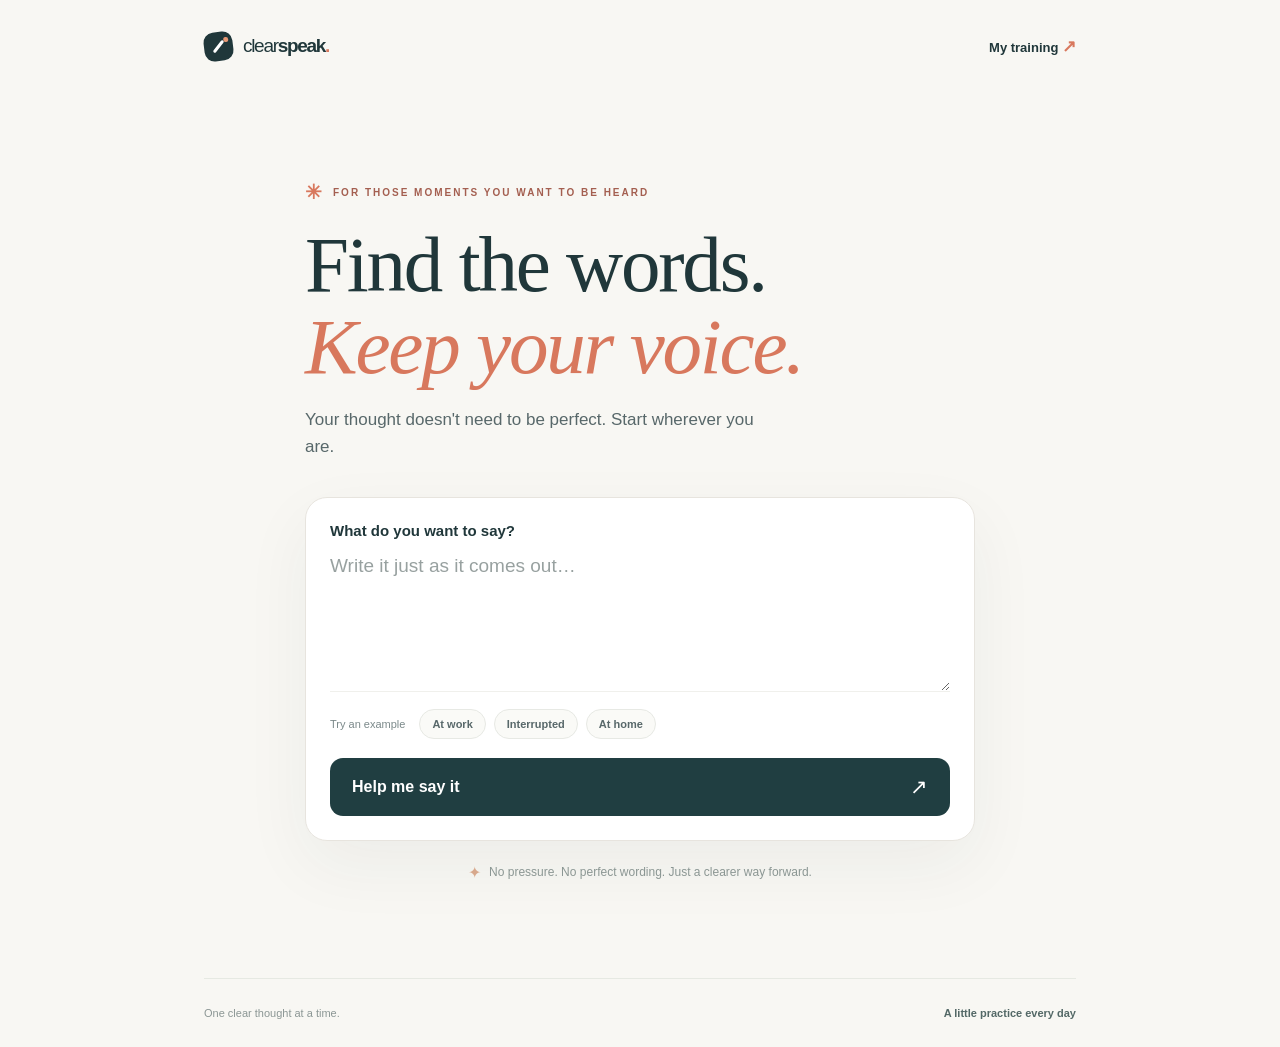
==== index.html @ f5369882 "Integrate simple before-and-after speech practice without new navigation" ====
<!doctype html>
<html lang="en">
<head>
<meta charset="UTF-8">
<meta name="viewport" content="width=device-width,initial-scale=1,viewport-fit=cover">
<meta name="description" content="ClearSpeak helps you turn a rough thought into a clear, natural message you can say with confidence.">
<meta name="theme-color" content="#F8F7F3">
<link rel="icon" href="icon.svg" type="image/svg+xml">
<link rel="manifest" href="manifest.webmanifest">
<meta name="apple-mobile-web-app-capable" content="yes">
<meta name="apple-mobile-web-app-title" content="ClearSpeak">
<title>ClearSpeak — Your words, easier to say.</title>
<link rel="stylesheet" href="light.css?v=4">
<link rel="stylesheet" href="growth.css?v=1">
<script src="voice.js?v=1" defer></script>
<script src="light.js?v=4" defer></script>
<script src="growth.js?v=1" defer></script>
</head>
<body>
<div class="appShell">
  <header class="topbar">
    <a class="brand" href="./" aria-label="ClearSpeak home"><span class="mark" aria-hidden="true"><span class="mark-line"></span><span class="mark-dot"></span></span><span>clear<span class="brand-bold">speak</span><span class="brand-end">.</span></span></a>
    <div class="topright"><button type="button" id="langButton" class="lang-btn" hidden style="display:none" aria-label="Switch language">عربي</button><button type="button" class="train-link" id="trainLink">My training <span aria-hidden="true">↗</span></button></div>
  </header>
  <main>
    <section id="entry" class="screen entry-screen">
      <div class="hero">
        <div class="small-welcome"><span class="tiny-star" aria-hidden="true">✳</span> <span data-t="eyebrow">FOR THOSE MOMENTS YOU WANT TO BE HEARD</span></div>
        <h1 id="heroTitle"><span data-t="hero1">Find the words.</span><br><em data-t="hero2">Keep your voice.</em></h1>
        <p class="hero-sub" data-t="sub">Your thought doesn't need to be perfect. Start wherever you are.</p>
      </div>
      <div class="composer" id="composer">
        <label class="composer-label" for="thought" data-t="question">What do you want to say?</label>
        <textarea id="thought" maxlength="1500" rows="4" placeholder="Write it just as it comes out…" data-placeholder="placeholder" autocomplete="off"></textarea>
        <p class="message-error" id="error" role="alert" hidden></p>
        <div class="prompt-row">
          <span class="prompt-title" data-t="try">Try an example</span>
          <button type="button" class="sample" data-sample="meeting" data-t="meeting">At work</button>
          <button type="button" class="sample" data-sample="interrupted" data-t="interrupted">Interrupted</button>
          <button type="button" class="sample" data-sample="home" data-t="home">At home</button>
        </div>
        <button type="button" id="create" class="primary-btn"><span data-t="create">Help me say it</span><span aria-hidden="true" class="arrow">↗</span></button>
      </div>
      <div class="beneath"><span class="spark-icon" aria-hidden="true">✦</span><span data-t="quietNote">No pressure. No perfect wording. Just a clearer way forward.</span></div>
    </section>

    <section id="result" class="screen result-screen" hidden>
      <button type="button" class="back-link" id="backResult"><span aria-hidden="true">←</span> <span data-t="back">Edit my thought</span></button>
      <div class="result-title-wrap"><div class="small-welcome"><span class="tiny-star" aria-hidden="true">✳</span> <span data-t="resultEyebrow">HERE'S A WAY TO SAY IT</span></div><h1><span data-t="resultTitle1">Clear.</span><br><em data-t="resultTitle2">Still you.</em></h1></div>
      <div id="script" class="script" aria-live="polite"></div>
      <div class="script-meta"><span id="lengthEstimate"></span><span id="tip" class="inline-tip"></span></div>
      <div class="result-actions">
        <button type="button" id="practice" class="primary-btn"><span data-t="practice">Try saying it</span><span aria-hidden="true" class="arrow">↗</span></button>
        <div class="secondary-actions"><button type="button" id="listen" class="text-action"><span aria-hidden="true">◖))</span> <span data-t="listen">Hear it</span></button><button type="button" id="copy" class="text-action"><span aria-hidden="true">⧉</span> <span data-t="copy">Copy</span></button><button type="button" id="shorter" class="text-action"><span aria-hidden="true">↘</span> <span data-t="shorter">Shorter</span></button></div>
      </div>
      <p class="small-note" data-t="offline">A simple on-device phrasing guide, not an AI rewrite. Check your meaning before using it.</p>
    </section>

    <section id="practiceScreen" class="screen practice-screen" hidden>
      <button type="button" class="back-link" id="backPractice"><span aria-hidden="true">←</span> <span data-t="backResult">Back to my wording</span></button>
      <div class="small-welcome"><span class="tiny-star" aria-hidden="true">✳</span> <span data-t="practiceEyebrow">YOUR TURN</span></div>
      <h1><span data-t="practiceTitle1">Say it</span><br><em data-t="practiceTitle2">without reading.</em></h1>
      <p class="practice-intro" data-t="practiceIntro">Remember only these three cues. Speak naturally; you don't need to repeat the script word for word.</p>
      <div id="cues" class="cueList"></div>
      <div id="speakingFocus" class="speaking-focus" role="group" aria-label="Speaking focus">
        <div class="focus-left"><span id="voiceFocusLabel" class="focus-title">SAY THIS CLEARLY</span><strong id="voiceFocusWord" class="focus-word">Preparedness</strong><p id="voiceFocusHelp" class="focus-help">Slowly → naturally → in your sentence.</p></div>
        <div class="focus-buttons"><button type="button" id="hearWord" class="focus-action">◖)) Hear word</button><button type="button" id="nextWord" class="focus-next">Another word</button></div>
      </div>
      <div class="practice-count"><span id="countdown">20</span><span data-t="seconds">seconds</span></div>
      <button type="button" id="startTimer" class="primary-btn"><span data-t="start">Start speaking</span><span aria-hidden="true" class="arrow">▶</span></button>
      <div class="secondary-actions"><button type="button" class="text-action" id="resetTimer" data-t="reset">Reset timer</button><button type="button" class="text-action" id="showScript" data-t="showScript">Show script</button></div>
      <div id="reveal" class="reveal-script" hidden></div>
      <p id="micState" class="mic-note" aria-live="polite">With microphone permission, you can listen to your own attempt.</p>
      <button type="button" id="doneSpeaking" class="done-speaking"><span data-t="doneSpeaking">I’ve finished speaking</span> <span aria-hidden="true">→</span></button><p id="timerHint" class="timer-hint" aria-live="polite" data-t="timerHint">You can finish whenever you’re ready.</p>
    </section>

    <section id="checkin" class="screen checkin-screen" hidden>
      <button type="button" class="back-link" id="backCheckin"><span aria-hidden="true">←</span> <span data-t="backPracticeShort">Back to practice</span></button>
      <div class="small-welcome"><span class="tiny-star" aria-hidden="true">✳</span> <span data-t="checkEyebrow">A MOMENT TO REFLECT</span></div>
      <h1><span data-t="checkTitle">You did it.</span><br><em data-t="checkTitle2">Keep going.</em></h1>
      <p class="practice-intro" data-t="checkIntro">How did it feel to say your message in your own words?</p>
      <div id="voiceReview" class="voice-review" hidden>
        <strong id="voiceReviewTitle">Listen to your attempt</strong>
        <p id="voiceReviewDesc">Notice one thing: was your key word clear, and did you finish confidently?</p>
        <audio id="voiceAudio" controls preload="none" aria-label="Your speaking recording"></audio>
        <p id="voiceReviewTip" class="voice-fineprint">Playback is for reflection—not an automated pronunciation score.</p>
      </div>
      <details id="recognitionPanel" class="recognition-panel" hidden><summary id="recognitionSummary">Check spoken words (optional)</summary><p id="recognitionHint">This may use your browser’s online speech service.</p><button type="button" id="recognitionStart" class="focus-action">Speak your sentence again</button><p id="heardWords" hidden></p><p id="speechTip" role="status"></p></details>
      <div class="feeling-choice" role="group" aria-label="Practice reflection">
        <button type="button" class="rating" data-feeling="easy" data-t="feelEasy">Clear and comfortable</button>
        <button type="button" class="rating" data-feeling="okay" data-t="feelOkay">A little hesitant</button>
        <button type="button" class="rating" data-feeling="hard" data-t="feelHard">I struggled</button>
      </div>
      <div class="coaching-card" id="coachTip" hidden aria-live="polite">
        <span class="small-welcome" data-t="nextFocus">FOR YOUR NEXT TRY</span>
        <p id="coachAdvice"></p>
        <span class="honest-label" data-t="selfReported">Based on your reflection, not an analysis of your voice.</span>
      </div>
      <button type="button" id="nextAction" class="primary-btn" disabled><span data-t="nextThought">Try another thought</span><span aria-hidden="true" class="arrow">→</span></button>
      <button type="button" id="retrySpeaking" class="quiet-btn" data-t="retrySpeak">Say it once more</button>
    </section>

    <section id="training" class="screen training-screen" hidden>
      <button type="button" class="back-link" id="backTraining"><span aria-hidden="true">←</span> <span data-t="trainingBack">Back to speaking help</span></button>
      <div class="small-welcome"><span class="tiny-star" aria-hidden="true">✳</span> <span data-t="trainingEyebrow">YOUR GENTLE DAILY PRACTICE</span></div>
      <h1><span data-t="trainingTitle">One small step.</span><br><em data-t="trainingTitle2">A stronger voice.</em></h1>
      <p class="practice-intro" data-t="trainingIntro">Three short speaking moments, one at a time. No scores, no pressure.</p>
      <div class="daily-card">
        <div class="daily-top"><span id="trainingProgress" class="daily-progress">Today · 0 of 3</span><div class="daily-dots" id="dailyDots" aria-hidden="true"><span></span><span></span><span></span></div></div>
        <div class="daily-illustration" aria-hidden="true">✳</div>
        <h2 id="dailyTitle">Start with the point</h2>
        <p id="dailyDescription">Practise one clear idea in a professional meeting.</p>
        <div id="dailyNudge" class="daily-nudge">One idea is enough.</div>
        <button type="button" id="launchTraining" class="primary-btn"><span id="trainingAction">Begin this moment</span><span aria-hidden="true" class="arrow">→</span></button>
        <p class="daily-disclaimer" data-t="trainingPrivacy">Your daily progress stays in this browser.</p>
      </div>
    </section>
  </main>
  <footer class="footer"><span data-t="footer">One clear thought at a time.</span> <button type="button" id="footerTrain" class="footer-button" data-t="footerTrain">A little practice every day</button></footer>
</div>
</body>
</html>
---- light.css ----
:root{--bg:#F8F7F3;--paper:#FFFFFF;--ink:#20373A;--ink2:#58686A;--muted:#899595;--line:#E5E6E0;--coral:#D8785D;--teal:#203E41;--shadow:0 24px 68px rgba(39,54,51,.055)}
*{box-sizing:border-box}html{scroll-behavior:smooth}body{margin:0;background:var(--bg);color:var(--ink);font-family:-apple-system,BlinkMacSystemFont,"Segoe UI",Arial,sans-serif;-webkit-font-smoothing:antialiased}
button,textarea{font:inherit}button{cursor:pointer}button:focus-visible,a:focus-visible,textarea:focus-visible{outline:3px solid #89B5B0;outline-offset:3px}button:disabled{opacity:.55;cursor:default}a{color:inherit}
.appShell{width:min(100%,980px);margin:0 auto;min-height:100dvh;padding:0 clamp(20px,5.2vw,54px);display:flex;flex-direction:column}.topbar{min-height:92px;display:flex;align-items:center;justify-content:space-between;gap:10px}.brand{font-size:19px;font-weight:450;letter-spacing:-1.3px;display:inline-flex;gap:10px;align-items:center;text-decoration:none}.brand-bold{font-weight:750}.brand-end{color:var(--coral);font-weight:800}.mark{width:29px;height:29px;position:relative;display:inline-block;border-radius:10px;background:var(--ink);transform:rotate(-7deg);flex-shrink:0}.mark-line{position:absolute;background:white;width:15px;height:3px;border-radius:4px;left:7px;top:13px;transform:rotate(-45deg)}.mark-dot{position:absolute;background:#E99874;width:5px;height:5px;border-radius:50%;left:20px;top:6px}.topright{display:flex;gap:22px;align-items:center}.lang-btn{border:0;background:none;color:var(--ink);font-size:13px;font-weight:650;padding:10px 0}.train-link{font-size:13px;font-weight:650;text-decoration:none;white-space:nowrap}.train-link span{color:var(--coral);font-size:17px}
main{flex:1}.screen{animation:up .36s ease both}.screen[hidden]{display:none!important}@keyframes up{from{opacity:0;transform:translateY(7px)}to{opacity:1;transform:translateY(0)}}.entry-screen{padding-top:clamp(55px,10vh,120px);max-width:670px;margin:0 auto}.small-welcome{font-size:10px;letter-spacing:2px;font-weight:750;color:#A45F50;display:flex;align-items:center;gap:9px}.tiny-star{font-size:20px;color:var(--coral);line-height:1}h1{font-family:Georgia,"Times New Roman",serif;font-size:clamp(46px,6.3vw,79px);line-height:1.035;font-weight:400;letter-spacing:-2.2px;margin:22px 0 18px}h1 em{font-weight:400;color:var(--coral);font-style:italic}.hero-sub{color:var(--ink2);font-size:17px;line-height:1.6;max-width:480px;margin:0 0 37px}
.composer{background:var(--paper);border:1px solid #E7E4DE;border-radius:22px;box-shadow:var(--shadow);padding:24px}.composer-label{display:block;font-size:15px;font-weight:720;margin-bottom:12px}.composer textarea{display:block;width:100%;min-height:140px;border:0;background:transparent;resize:vertical;color:var(--ink);font-size:19px;line-height:1.55;outline:0;padding:0;margin:0}.composer textarea::placeholder{color:#98A1A0}.composer textarea:focus-visible{outline:0}.composer:focus-within{border-color:#B6C9C4}.prompt-row{border-top:1px solid #F0F0EC;padding:17px 0 19px;display:flex;align-items:center;flex-wrap:wrap;gap:8px}.prompt-title{font-size:11px;color:#7B898A;margin-right:6px}.sample{background:#FAFAF7;border:1px solid #E7E9E4;color:var(--ink2);border-radius:99px;font-size:11px;font-weight:650;padding:8px 12px}.sample:hover{border-color:#88A9A4;color:var(--ink)}.primary-btn{width:100%;border:0;background:var(--teal);color:white;border-radius:13px;min-height:58px;font-size:16px;font-weight:700;display:flex;align-items:center;justify-content:space-between;padding:0 22px;transition:background .2s,transform .2s}.primary-btn:hover{background:#30565A}.primary-btn:active{transform:scale(.99)}.arrow{font-size:21px;font-weight:400}.beneath{display:flex;gap:8px;align-items:center;justify-content:center;color:#8A9693;font-size:12px;margin:22px 0 66px}.spark-icon{color:#D7A88C;font-size:16px}.message-error{font-size:12px;color:#B6403C;margin:5px 0 10px}
.result-screen,.practice-screen{max-width:690px;margin:0 auto;padding-top:30px}.back-link{border:0;background:none;color:#667675;font-size:13px;font-weight:650;padding:14px 0;display:inline-flex;gap:10px;align-items:center}.back-link span:first-child{font-size:20px}.result-title-wrap{margin:39px 0 25px}.result-screen h1,.practice-screen h1{font-size:clamp(46px,6.4vw,73px)}.script{background:var(--paper);border:1px solid #E5E8E3;border-radius:22px;padding:27px 26px;box-shadow:var(--shadow)}.script p{font-family:Georgia,"Times New Roman",serif;font-size:clamp(23px,3.1vw,33px);letter-spacing:-.3px;line-height:1.32;font-weight:400;margin:0}.script p:first-child{font-weight:500}.script .softpause{color:#D48B74;font-size:14px;display:block;margin:10px 0;letter-spacing:4px}.script-meta{display:flex;gap:12px;align-items:center;flex-wrap:wrap;font-size:12px;color:#7B8987;padding:15px 2px 30px}.inline-tip{color:#A4604C}.result-actions .secondary-actions{padding:18px 0 10px}.secondary-actions{display:flex;gap:25px;justify-content:center;flex-wrap:wrap}.text-action{border:0;background:none;color:var(--ink);font-size:13px;font-weight:680;padding:6px}.text-action span:first-child{color:#C37F6A}.small-note{color:#A0A6A2;font-size:11px;line-height:1.5;text-align:center;margin:21px 0}
.practice-screen{padding-top:34px}.practice-screen h1{margin-top:24px}.practice-intro{color:var(--ink2);font-size:16px;line-height:1.6;margin:0 0 30px}.cueList{display:flex;gap:12px;flex-wrap:wrap}.cue{border:1px solid #E2E7DF;border-radius:14px;background:#fff;padding:13px 15px;min-width:125px;flex:1}.cue-index{color:var(--coral);font-size:10px;letter-spacing:1px;font-weight:750}.cue-text{display:block;font-size:14px;font-weight:650;margin-top:5px}.practice-count{text-align:center;padding:42px 0 27px}.practice-count span:first-child{display:block;font-family:Georgia,serif;font-size:79px;letter-spacing:-3px;line-height:1}.practice-count span:last-child{font-size:12px;color:var(--ink2)}.practice-screen .secondary-actions{padding-top:18px}.reveal-script{background:white;border:1px solid var(--line);padding:18px 20px;border-radius:14px;margin:18px 0;color:var(--ink2);line-height:1.6}.practice-finish{padding-top:32px}.practice-finish p{font-size:17px;font-weight:700}.feeling-actions{display:flex;gap:10px;flex-wrap:wrap}.feeling{background:#fff;border:1px solid #DDE5E0;padding:12px 17px;border-radius:13px;font-size:13px;font-weight:700;color:var(--ink)}#finishMessage{font-size:13px;color:var(--ink2)!important;font-weight:400}.footer{font-size:11px;display:flex;align-items:center;justify-content:space-between;gap:15px;border-top:1px solid #E6E9E2;padding:22px 0;margin-top:30px;color:#8B9694}.footer a{text-decoration:none;font-weight:680;color:#536866}.footer a:hover{text-decoration:underline}
html[lang="ar"] body{font-family:"Geeza Pro","Tahoma","Arial",sans-serif}html[lang="ar"] .brand{direction:ltr}html[lang="ar"] h1,html[lang="ar"] .script p{font-family:"Geeza Pro","Tahoma",serif;letter-spacing:0;line-height:1.3}html[lang="ar"] .back-link span:first-child{transform:scaleX(-1)}html[lang="ar"] .composer textarea{direction:rtl}html[lang="ar"] .small-welcome{letter-spacing:0}html[lang="ar"] .topright{flex-direction:row-reverse}
@media(max-width:520px){.appShell{padding:0 22px}.topbar{min-height:68px}.brand{font-size:17px}.mark{width:25px;height:25px;border-radius:8px}.mark-line{left:6px;top:11px}.mark-dot{left:18px;top:5px}.topright{gap:17px}.train-link{font-size:11px}.entry-screen{padding-top:73px}.small-welcome{font-size:9px;letter-spacing:1.5px}.hero h1{font-size:clamp(44px,11.6vw,57px);margin:21px 0 15px;letter-spacing:-1.9px}.hero-sub{font-size:15px;line-height:1.55;margin-bottom:28px}.composer{padding:20px;border-radius:19px}.composer-label{font-size:14px;margin-bottom:13px}.composer textarea{font-size:17px;min-height:126px}.prompt-row{padding:16px 0}.prompt-title{width:100%;margin:0 0 1px}.sample{font-size:11px;padding:8px 10px}.primary-btn{height:57px}.beneath{font-size:11px;text-align:center;margin:20px 0 44px}.footer{margin-top:15px;font-size:10px;flex-wrap:wrap}.result-screen,.practice-screen{padding-top:13px}.result-title-wrap{margin:30px 0 22px}.result-screen h1,.practice-screen h1{font-size:52px}.script{padding:23px 22px}.script p{font-size:26px}.secondary-actions{gap:17px}.cueList{gap:8px}.cue{min-width:45%;padding:11px}.practice-count{padding:32px 0 24px}}
@media(prefers-reduced-motion:reduce){.screen{animation:none}.primary-btn{transition:none}}

/* End-to-end coaching: short daily practice and honest reflection */
.train-link{background:none;border:0;padding:10px 0;color:var(--ink)}
.footer-button{border:0;background:transparent;padding:6px 0;color:#536866;font-weight:680;font-size:inherit}
.training-screen,.checkin-screen{max-width:690px;margin:0 auto;padding-top:30px}
.training-screen h1,.checkin-screen h1{font-size:clamp(45px,6.3vw,74px)}
.training-screen .practice-intro{margin-bottom:26px}
.daily-card{background:#fff;border:1px solid #E5E8E2;box-shadow:var(--shadow);border-radius:22px;padding:30px}
.daily-top{display:flex;justify-content:space-between;align-items:center;gap:14px;color:#627372;font-size:13px;font-weight:700}
.daily-dots{display:flex;gap:6px}.daily-dots span{width:30px;height:6px;background:#E9EDE7;border-radius:10px}.daily-dots span.filled{background:#DA8467}
.daily-illustration{font-family:Georgia,serif;font-size:57px;color:#DA8467;margin-top:20px}
.daily-card h2{font-family:Georgia,serif;letter-spacing:-.5px;font-size:30px;font-weight:400;margin:4px 0 13px}
.daily-card p{font-size:16px;line-height:1.6;color:var(--ink2);margin:0}
.daily-nudge{border-left:3px solid #E3A18B;padding:9px 12px;font-size:14px;color:#805B52;margin:25px 0;background:#FDF6F1;border-radius:0 8px 8px 0}
.daily-card .primary-btn{margin-top:16px}.daily-card .daily-disclaimer{font-size:11px;text-align:center;color:#99A4A1;margin-top:17px}
.done-speaking{background:transparent;border:1px solid #D5DDD8;border-radius:13px;width:100%;min-height:50px;padding:12px 19px;color:var(--ink);font-size:14px;font-weight:730;display:flex;align-items:center;justify-content:space-between;margin-top:20px}
.done-speaking:hover{background:#fff;border-color:#B3C9BF}
.timer-hint{font-size:12px;text-align:center;color:var(--muted);margin:10px 0}
.feeling-choice{display:grid;grid-template-columns:repeat(3,1fr);gap:9px;margin:28px 0 20px}
.rating{background:#fff;border:1px solid #DFE6DF;color:var(--ink);border-radius:13px;min-height:66px;padding:12px;font-size:14px;font-weight:700}
.rating.selected{border-color:#C8795E;background:#FFF2EA;box-shadow:inset 0 0 0 1px #C8795E}
.coaching-card{background:#fff;border:1px solid #E6E8E1;border-radius:18px;padding:23px 24px;margin-bottom:18px}
.coaching-card p{font-size:18px;line-height:1.5;margin:14px 0 10px}
.honest-label{font-size:11px;color:#88918E}
.quiet-btn{background:transparent;border:0;color:var(--ink2);font-weight:670;font-size:13px;display:block;margin:18px auto;padding:10px}
html[lang="ar"] .daily-card h2{font-family:"Geeza Pro",Tahoma,sans-serif;letter-spacing:0}
html[lang="ar"] .daily-nudge{border-left:0;border-right:3px solid #E3A18B;border-radius:8px 0 0 8px}
@media(max-width:520px){.training-screen,.checkin-screen{padding-top:13px}.training-screen h1,.checkin-screen h1{font-size:49px;margin:25px 0 18px}.daily-card{padding:22px}.daily-card h2{font-size:27px}.feeling-choice{grid-template-columns:1fr;gap:8px}.rating{min-height:52px}.coaching-card{padding:21px}}

/* ClearSpeak voice moment: a single focused drill, optional replay, no extra navigation */
.speaking-focus{display:flex;align-items:center;justify-content:space-between;gap:18px;padding:18px 20px;margin:20px 0 6px;background:#fff5ee;border:1px solid #f0dfd4;border-radius:18px}
.focus-left{min-width:0}.focus-title{display:block;letter-spacing:1.2px;font-size:10px;font-weight:800;color:#9a6152;margin-bottom:7px}.focus-word{display:block;font-family:Georgia,serif;font-size:clamp(20px,3.1vw,27px);font-weight:500;overflow-wrap:anywhere}.focus-help{font-size:12px;color:var(--ink2);line-height:1.5;margin:6px 0 0}.focus-buttons{display:flex;gap:5px;flex-direction:column;align-items:flex-end;min-width:115px}
.focus-action{font-size:12px;font-weight:700;padding:9px 12px;border-radius:11px;background:white;border:1px solid #d9d9d0;color:var(--ink);white-space:nowrap}.focus-next{font-size:11px;background:none;border:0;color:#805848;text-decoration:underline;padding:6px}.speaking-focus.focus-less .focus-word,.speaking-focus.focus-less .focus-next{display:none}
.mic-note{text-align:center;font-size:11px;color:var(--ink2);margin:13px 0 16px;line-height:1.6;max-width:390px;margin-inline:auto}
.voice-review{padding:19px 18px;background:#fff5ee;border:1px solid #f0dfd4;border-radius:17px;margin:8px 0 20px}.voice-review strong{font-size:16px}.voice-review p{font-size:13px;color:var(--ink2);line-height:1.55}.voice-review audio{display:block;width:100%;max-width:450px;margin-top:12px}.voice-review .voice-fineprint{font-size:11px;margin-bottom:0}
.recognition-panel{margin:5px 0 22px;border-top:1px solid var(--line);padding:13px 0 3px;color:var(--ink2);font-size:12px}.recognition-panel summary{font-weight:700;cursor:pointer;color:var(--ink);min-height:34px}.recognition-panel p{line-height:1.6}.recognition-panel .focus-action{white-space:normal}.recognition-panel #heardWords{background:#fff;padding:11px;border-radius:9px;overflow-wrap:anywhere}
[dir="rtl"] .focus-buttons{align-items:flex-start}
@media(max-width:520px){.speaking-focus{padding:15px;gap:9px;margin:16px 0 8px}.focus-word{font-size:21px}.focus-buttons{min-width:100px}.focus-action{padding:8px 9px;font-size:11px}.focus-help{font-size:11px}.voice-review{padding:16px 15px}}

.speaking-focus.focus-less .focus-buttons{display:none}
---- growth.css ----
.growth-compare{margin:15px 0 19px;padding:18px;border:1px solid #dfe6e1;border-radius:19px;background:#fff;box-shadow:0 8px 35px rgba(30,50,47,.035)}
.growth-compare[hidden]{display:none!important}
.growth-heading{display:flex;align-items:center;gap:9px;color:#24484a;font-size:16px}
.growth-spark{color:#d8785d;font-size:23px;line-height:1}
.growth-help{font-size:14px;line-height:1.55;color:#58686a;margin:12px 0 15px}
.growth-takes{display:grid;grid-template-columns:repeat(auto-fit,minmax(190px,1fr));gap:12px}
.growth-take{background:#f8f7f3;border-radius:12px;padding:12px;min-width:0}
.growth-take-label{display:flex;justify-content:space-between;align-items:center;gap:10px;margin:0 0 8px;font-size:12px}
.growth-take-label span{color:#758181;font-variant-numeric:tabular-nums}
.growth-take audio{width:100%;height:36px;display:block}
.growth-privacy{color:#7c8785;font-size:11px;line-height:1.5;margin:12px 0 0}
.growth-week{border-top:1px solid #e8e8e2;margin:17px 0 0;padding:15px 0 5px;display:flex;align-items:center;justify-content:space-between;gap:14px}
.growth-week-label{display:flex;flex-direction:column;gap:3px}
.growth-week-label strong{font-size:12px;color:#294449}
.growth-week-label span{font-size:11px;color:#81908b;line-height:1.45}
.growth-days{display:flex;gap:5px;flex-shrink:0}
.growth-day{width:10px;height:10px;border-radius:50%;background:#e3e6df}
.growth-day.is-done{background:#d8785d}
@media(max-width:520px){.growth-compare{padding:15px}.growth-week{align-items:flex-start}.growth-days{margin-top:2px}.growth-takes{grid-template-columns:1fr}}
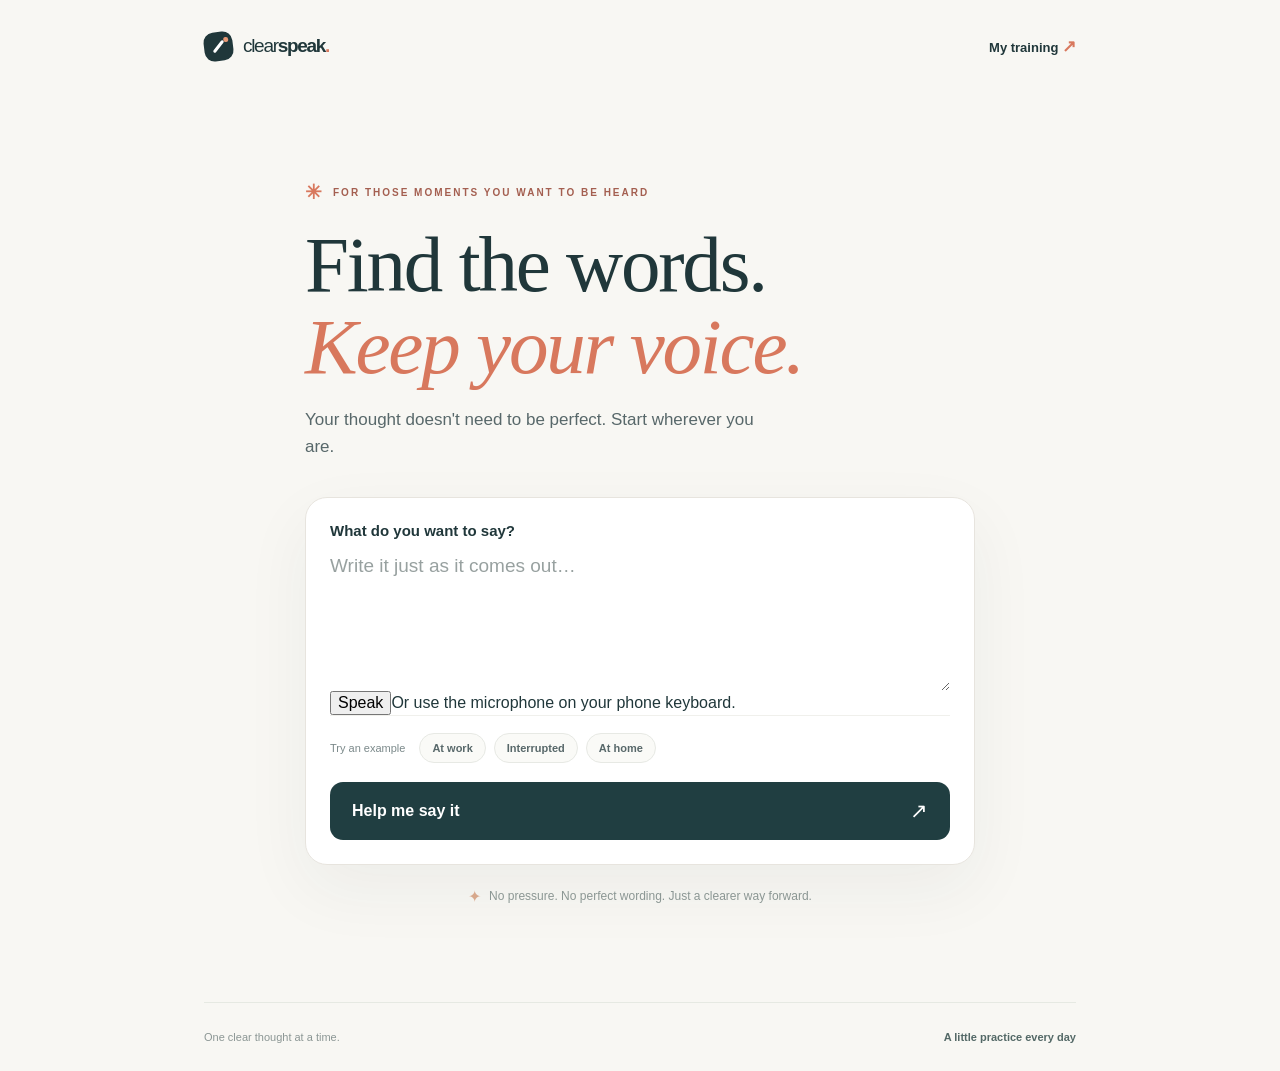
==== commit 06de291f: "Make natural spoken suggestions the default ClearSpeak action" ====
--- a/index.html
+++ b/index.html
@@ -10,10 +10,12 @@
 <meta name="apple-mobile-web-app-capable" content="yes">
 <meta name="apple-mobile-web-app-title" content="ClearSpeak">
 <title>ClearSpeak — Your words, easier to say.</title>
-<link rel="stylesheet" href="light.css?v=4">
+<link rel="stylesheet" href="light.css?v=5">
 <link rel="stylesheet" href="growth.css?v=1">
 <script src="voice.js?v=1" defer></script>
-<script src="light.js?v=4" defer></script>
+<script src="coach-config.js?v=1" defer></script>
+<script src="coach.js?v=1" defer></script>
+<script src="light.js?v=5" defer></script>
 <script src="growth.js?v=1" defer></script>
 </head>
 <body>
@@ -32,6 +34,7 @@
       <div class="composer" id="composer">
         <label class="composer-label" for="thought" data-t="question">What do you want to say?</label>
         <textarea id="thought" maxlength="1500" rows="4" placeholder="Write it just as it comes out…" data-placeholder="placeholder" autocomplete="off"></textarea>
+        <div class="dictation-row"><button type="button" id="dictateThought" hidden aria-label="Speak your thought" aria-pressed="false">Speak</button><span>Or use the microphone on your phone keyboard.</span></div>
         <p class="message-error" id="error" role="alert" hidden></p>
         <div class="prompt-row">
           <span class="prompt-title" data-t="try">Try an example</span>
@@ -39,7 +42,7 @@
           <button type="button" class="sample" data-sample="interrupted" data-t="interrupted">Interrupted</button>
           <button type="button" class="sample" data-sample="home" data-t="home">At home</button>
         </div>
-        <button type="button" id="create" class="primary-btn"><span data-t="create">Help me say it</span><span aria-hidden="true" class="arrow">↗</span></button>
+        <button type="button" id="create" class="primary-btn"><span data-t="create">Help me say it naturally</span><span aria-hidden="true" class="arrow">↗</span></button>
       </div>
       <div class="beneath"><span class="spark-icon" aria-hidden="true">✦</span><span data-t="quietNote">No pressure. No perfect wording. Just a clearer way forward.</span></div>
     </section>
@@ -53,7 +56,7 @@
         <button type="button" id="practice" class="primary-btn"><span data-t="practice">Try saying it</span><span aria-hidden="true" class="arrow">↗</span></button>
         <div class="secondary-actions"><button type="button" id="listen" class="text-action"><span aria-hidden="true">◖))</span> <span data-t="listen">Hear it</span></button><button type="button" id="copy" class="text-action"><span aria-hidden="true">⧉</span> <span data-t="copy">Copy</span></button><button type="button" id="shorter" class="text-action"><span aria-hidden="true">↘</span> <span data-t="shorter">Shorter</span></button></div>
       </div>
-      <p class="small-note" data-t="offline">A simple on-device phrasing guide, not an AI rewrite. Check your meaning before using it.</p>
+      <p class="small-note" id="coachSourceNote" aria-live="polite">Quick on-device suggestion. Personalized AI coaching is not yet connected.</p>
     </section>
 
     <section id="practiceScreen" class="screen practice-screen" hidden>
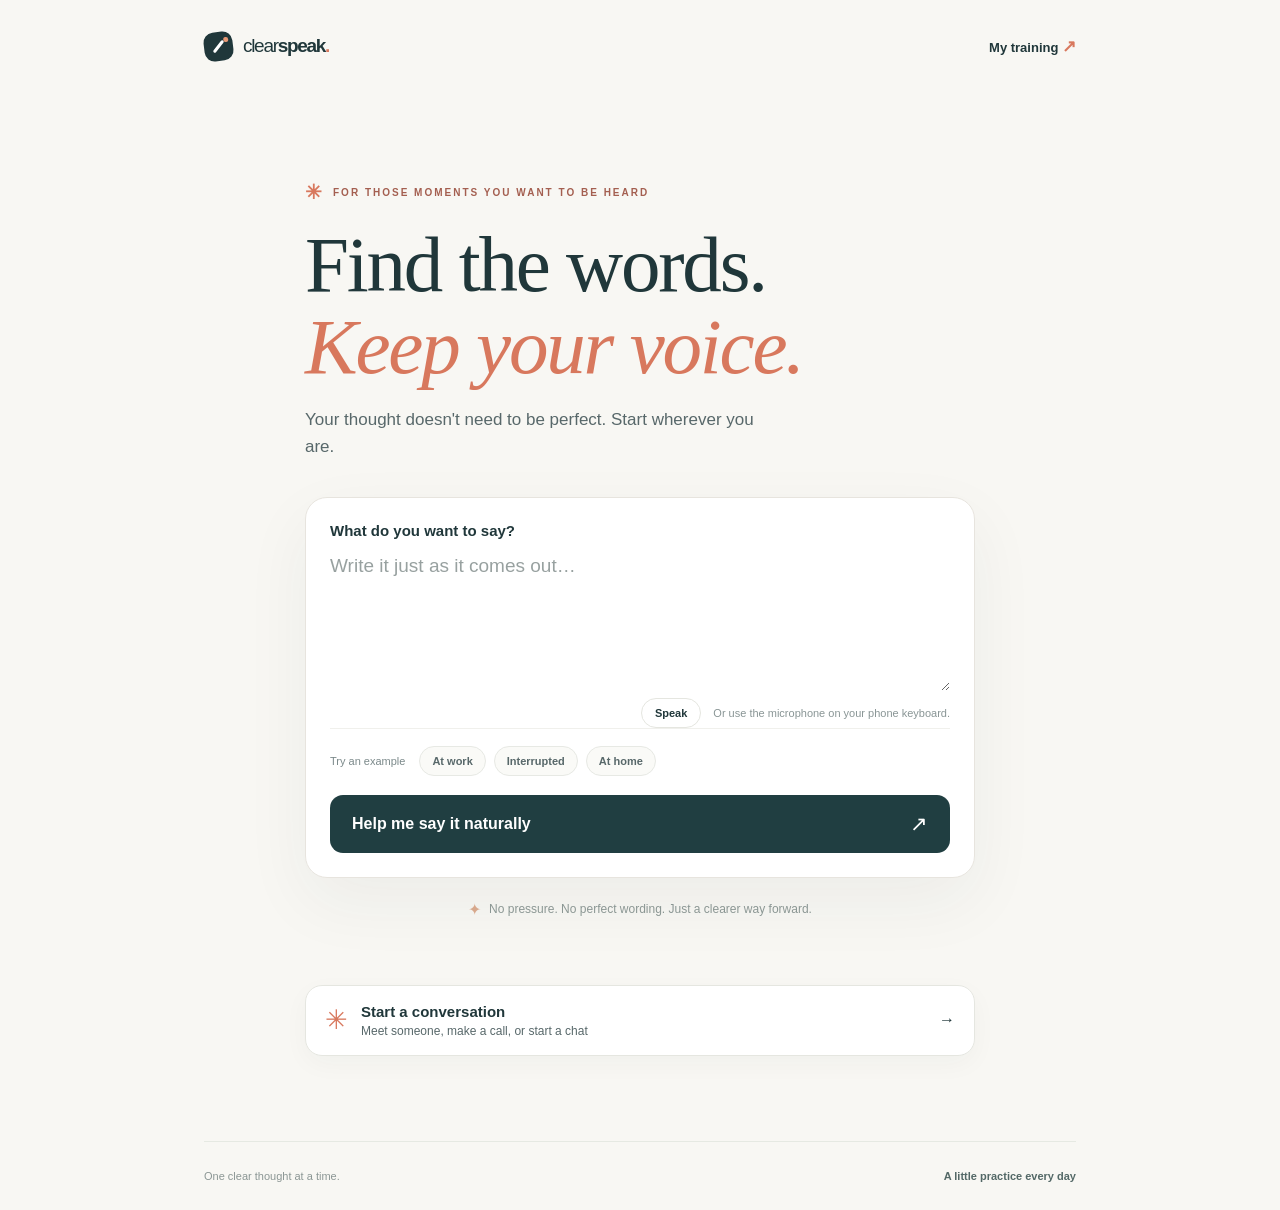
==== commit 6ae7a4b5: "Offer guided conversation practice from the simple ClearSpeak home" ====
--- a/index.html
+++ b/index.html
@@ -12,11 +12,13 @@
 <title>ClearSpeak — Your words, easier to say.</title>
 <link rel="stylesheet" href="light.css?v=5">
 <link rel="stylesheet" href="growth.css?v=1">
+<link rel="stylesheet" href="conversation.css?v=1">
 <script src="voice.js?v=1" defer></script>
 <script src="coach-config.js?v=1" defer></script>
 <script src="coach.js?v=1" defer></script>
 <script src="light.js?v=5" defer></script>
 <script src="growth.js?v=1" defer></script>
+<script src="conversation.js?v=1" defer></script>
 </head>
 <body>
 <div class="appShell">
--- a/light.css
+++ b/light.css
@@ -48,4 +48,9 @@
 [dir="rtl"] .focus-buttons{align-items:flex-start}
 @media(max-width:520px){.speaking-focus{padding:15px;gap:9px;margin:16px 0 8px}.focus-word{font-size:21px}.focus-buttons{min-width:100px}.focus-action{padding:8px 9px;font-size:11px}.focus-help{font-size:11px}.voice-review{padding:16px 15px}}
 
-.speaking-focus.focus-less .focus-buttons{display:none}+.speaking-focus.focus-less .focus-buttons{display:none}
+/* One subtle voice input option: no additional screen. */
+.dictation-row{display:flex;justify-content:flex-end;gap:12px;align-items:center;margin:7px 0 0;color:var(--muted);font-size:11px}
+.dictation-row button{border:1px solid var(--line);border-radius:999px;padding:8px 13px;background:#fff;color:var(--ink);font-weight:700}
+.dictation-row button[hidden]{display:none!important}
+@media(max-width:520px){.dictation-row{font-size:10px;gap:6px}}
--- a/conversation.css
+++ b/conversation.css
@@ -0,0 +1,11 @@
+
+.csconv-home{display:flex;width:100%;max-width:670px;margin:1px auto 55px;align-items:center;gap:13px;border:1px solid var(--line);background:white;border-radius:17px;padding:17px 19px;text-align:left;color:var(--ink);box-shadow:0 8px 26px rgba(39,54,51,.035)}
+.csconv-home:hover,.csconv-home:focus-visible{border-color:#a9bfba;background:#fffdfa}
+.csconv-home-icon{font-size:27px;color:var(--coral)}.csconv-home>span:nth-child(2){display:grid;gap:4px;flex:1}.csconv-home strong{font-size:15px}.csconv-home small{font-size:12px;color:var(--ink2)}
+.csconv-open .screen:not(#conversationScreen){display:none!important}.csconv-open .footer{display:none}.csconv{max-width:690px;margin:0 auto;padding:25px 0 70px}.csconv h1{font-size:clamp(43px,7vw,64px);margin:24px 0 10px}.csconv-sub{color:var(--ink2);font-size:16px;line-height:1.6;margin:0 0 29px}.csconv-question{font-weight:680;margin:0 0 13px}
+.csconv-choices{display:grid;grid-template-columns:repeat(3,1fr);gap:11px}.csconv-choices button{min-height:130px;display:flex;flex-direction:column;gap:8px;text-align:left;border-radius:17px;border:1px solid var(--line);background:white;color:var(--ink);padding:20px 17px}.csconv-choices button:hover{border-color:var(--coral)}.csconv-symbol{font-size:25px;color:var(--coral)}.csconv-choices strong{font-size:15px}.csconv-choices small{color:var(--ink2);font-size:12px}
+.csconv-context{display:flex;justify-content:space-between;align-items:center;font-size:12px;font-weight:700;color:#a45f50;letter-spacing:.5px}.csconv-scene{font-size:15px;line-height:1.55;color:var(--ink2);margin:13px 0 22px}
+.csconv-messages{display:grid;gap:12px;max-height:280px;overflow:auto;margin:0 0 18px;scrollbar-width:thin}.csconv-message{max-width:85%;border-radius:16px;padding:14px 17px;background:#ebf0eb}.csconv-message.csconv-you{justify-self:end;background:#eaf1ee}.csconv-message.csconv-other{justify-self:start;background:white;border:1px solid var(--line)}.csconv-message span{color:var(--ink2);font-weight:700;font-size:11px}.csconv-message p{margin:6px 0 0;line-height:1.55;font-size:15px}
+.csconv-card{border:1px solid #dfe6e2;background:#f3f5f1;padding:20px;border-radius:18px;margin-bottom:23px}.csconv-eyebrow{font-size:11px;letter-spacing:1px;text-transform:uppercase;font-weight:750;color:#a45f50}.csconv-card p{font-size:20px;line-height:1.48;font-family:Georgia,'Times New Roman',serif;margin:13px 0}.csconv-use{border:0;background:transparent;color:#315e5b;font-size:13px;font-weight:700;padding:5px 0}
+.csconv-label{display:block;font-size:14px;font-weight:730;margin-bottom:9px}.csconv textarea{width:100%;background:white;border:1px solid #d8e1dc;border-radius:14px;resize:vertical;min-height:95px;padding:14px 16px;line-height:1.55;font-size:16px;color:var(--ink)}.csconv textarea:focus{outline:2px solid #9dbfb5;outline-offset:2px}.csconv-notice{min-height:20px;color:var(--ink2);font-size:12px;margin:10px 0 15px}.csconv-actions{display:flex;gap:9px;align-items:stretch}.csconv-actions .primary-btn{flex:1}.csconv-side{background:white;border:1px solid var(--line);padding:0 13px;border-radius:13px;font-weight:650}.csconv-finish{margin-top:17px;border:0;background:transparent;padding:8px 0;font-size:13px;color:var(--ink2);text-decoration:underline}.csconv-disclaimer{font-size:12px;line-height:1.5;color:var(--ink2);margin:23px 0}.csconv-done{text-align:center;padding:23px 0}.csconv-flower{font-size:33px;color:var(--coral)}.csconv-done h2{font:normal 38px Georgia,serif}.csconv-done p{font-size:17px;line-height:1.65;color:var(--ink2)}.csconv-takeaway{background:#f3f5f1;padding:17px;border-radius:15px;font-size:14px;line-height:1.6;margin:25px 0}.csconv-done .primary-btn{max-width:400px;margin:0 auto}
+@media(max-width:520px){.csconv{padding-top:14px}.csconv-choices{grid-template-columns:1fr;gap:9px}.csconv-choices button{min-height:68px;padding:13px 17px;flex-direction:row;align-items:center;gap:12px}.csconv-choices strong{flex:1}.csconv-home{padding:14px;margin-top:-7px}.csconv h1{font-size:45px}.csconv-sub{font-size:14px}.csconv-card p{font-size:19px}.csconv-actions .primary-btn{font-size:13px}.csconv-messages{max-height:240px}}
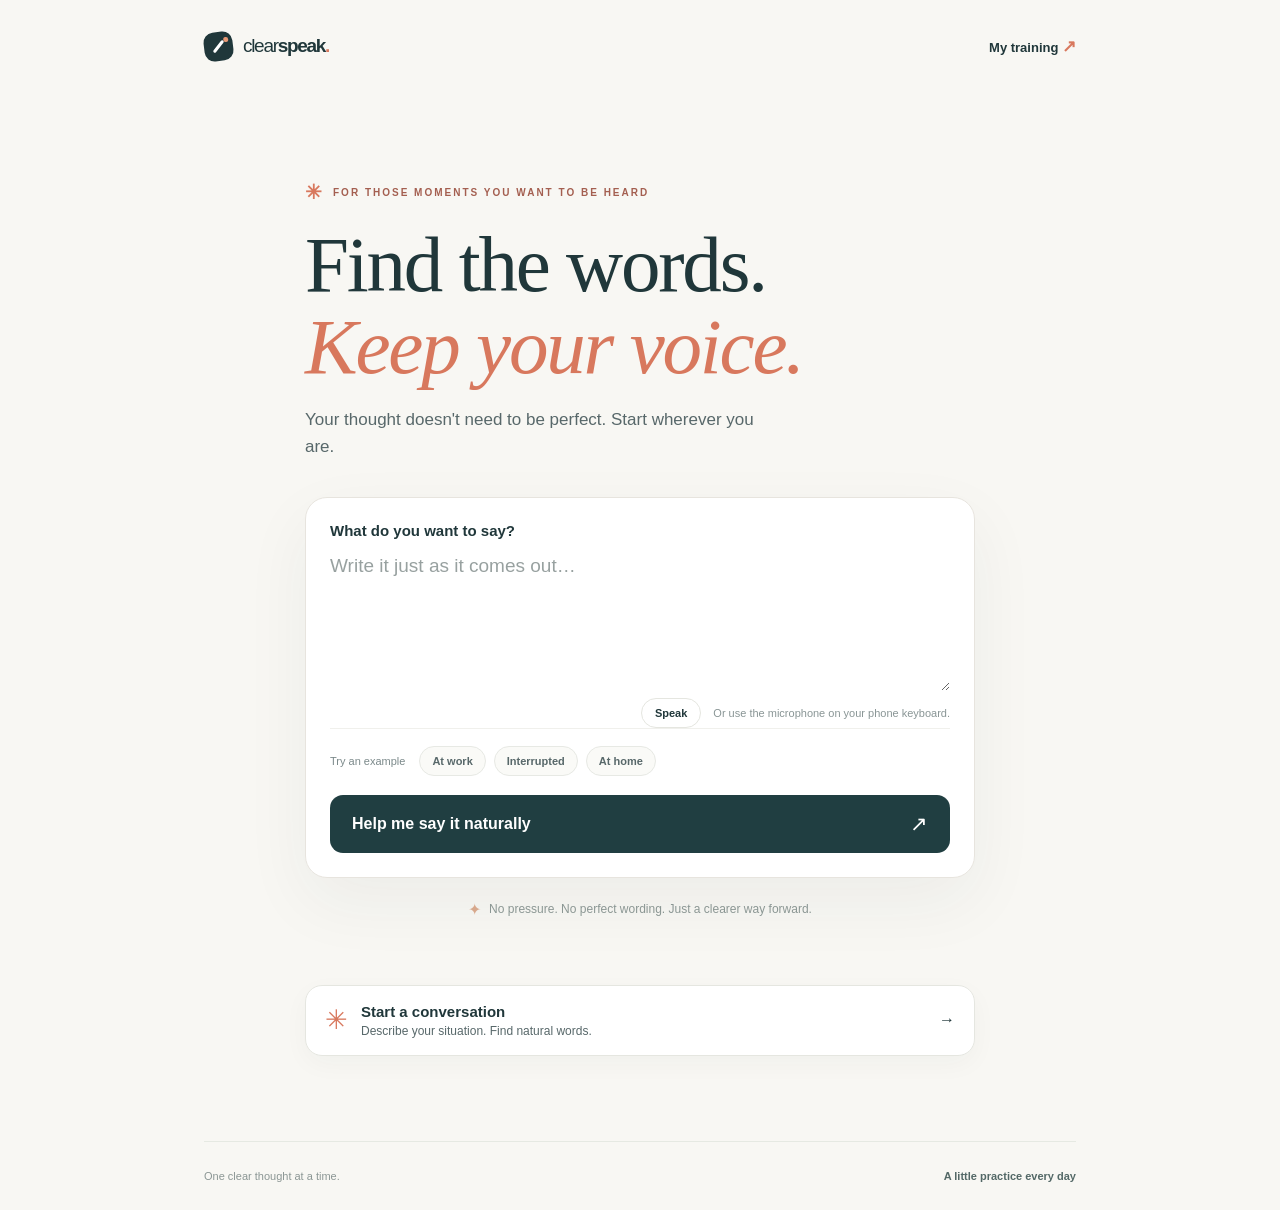
==== commit a4919161: "Publish situation-first conversation experience with cache refresh" ====
--- a/index.html
+++ b/index.html
@@ -12,13 +12,13 @@
 <title>ClearSpeak — Your words, easier to say.</title>
 <link rel="stylesheet" href="light.css?v=5">
 <link rel="stylesheet" href="growth.css?v=1">
-<link rel="stylesheet" href="conversation.css?v=1">
+<link rel="stylesheet" href="conversation.css?v=2">
 <script src="voice.js?v=1" defer></script>
 <script src="coach-config.js?v=1" defer></script>
 <script src="coach.js?v=1" defer></script>
 <script src="light.js?v=5" defer></script>
 <script src="growth.js?v=1" defer></script>
-<script src="conversation.js?v=1" defer></script>
+<script src="conversation.js?v=2" defer></script>
 </head>
 <body>
 <div class="appShell">
--- a/conversation.css
+++ b/conversation.css
@@ -9,3 +9,28 @@
 .csconv-card{border:1px solid #dfe6e2;background:#f3f5f1;padding:20px;border-radius:18px;margin-bottom:23px}.csconv-eyebrow{font-size:11px;letter-spacing:1px;text-transform:uppercase;font-weight:750;color:#a45f50}.csconv-card p{font-size:20px;line-height:1.48;font-family:Georgia,'Times New Roman',serif;margin:13px 0}.csconv-use{border:0;background:transparent;color:#315e5b;font-size:13px;font-weight:700;padding:5px 0}
 .csconv-label{display:block;font-size:14px;font-weight:730;margin-bottom:9px}.csconv textarea{width:100%;background:white;border:1px solid #d8e1dc;border-radius:14px;resize:vertical;min-height:95px;padding:14px 16px;line-height:1.55;font-size:16px;color:var(--ink)}.csconv textarea:focus{outline:2px solid #9dbfb5;outline-offset:2px}.csconv-notice{min-height:20px;color:var(--ink2);font-size:12px;margin:10px 0 15px}.csconv-actions{display:flex;gap:9px;align-items:stretch}.csconv-actions .primary-btn{flex:1}.csconv-side{background:white;border:1px solid var(--line);padding:0 13px;border-radius:13px;font-weight:650}.csconv-finish{margin-top:17px;border:0;background:transparent;padding:8px 0;font-size:13px;color:var(--ink2);text-decoration:underline}.csconv-disclaimer{font-size:12px;line-height:1.5;color:var(--ink2);margin:23px 0}.csconv-done{text-align:center;padding:23px 0}.csconv-flower{font-size:33px;color:var(--coral)}.csconv-done h2{font:normal 38px Georgia,serif}.csconv-done p{font-size:17px;line-height:1.65;color:var(--ink2)}.csconv-takeaway{background:#f3f5f1;padding:17px;border-radius:15px;font-size:14px;line-height:1.6;margin:25px 0}.csconv-done .primary-btn{max-width:400px;margin:0 auto}
 @media(max-width:520px){.csconv{padding-top:14px}.csconv-choices{grid-template-columns:1fr;gap:9px}.csconv-choices button{min-height:68px;padding:13px 17px;flex-direction:row;align-items:center;gap:12px}.csconv-choices strong{flex:1}.csconv-home{padding:14px;margin-top:-7px}.csconv h1{font-size:45px}.csconv-sub{font-size:14px}.csconv-card p{font-size:19px}.csconv-actions .primary-btn{font-size:13px}.csconv-messages{max-height:240px}}
+
+/* Situation-first layout: keep the first step to one field and compact choices. */
+.csconv #convChooser .csconv-question{display:block;font-size:15px;font-weight:700;margin:3px 0 11px}
+.csconv #convSituation{display:block;width:100%;min-height:124px;padding:17px;background:#fff;border:1px solid #d9e1d9;color:var(--ink);border-radius:17px;resize:vertical;font:inherit;font-size:16px;line-height:1.6}
+.csconv #convSituation:focus{outline:2px solid #91b7b0;outline-offset:2px}
+.csconv-channel-label{font-size:12px;color:var(--ink2);margin:21px 0 11px;font-weight:650}
+.csconv #convChooser .csconv-choices{display:flex;gap:8px;flex-wrap:wrap;margin-bottom:20px}
+.csconv #convChooser .csconv-choices button{min-height:0;padding:10px 14px;border-radius:40px;display:flex;align-items:center;justify-content:center;gap:7px;flex-direction:row;flex:0 0 auto;font-size:13px}
+.csconv #convChooser .csconv-symbol{font-size:16px}
+.csconv #convChooser .csconv-choices button.selected{background:var(--teal);border-color:var(--teal);color:#fff}
+.csconv #convChooser .csconv-choices button.selected .csconv-symbol{color:#fff}
+.csconv #convChooser .csconv-choices button strong{font-weight:650;font-size:13px}
+.csconv-examples{display:flex;flex-wrap:wrap;gap:7px;margin:4px 0 17px;align-items:center}
+.csconv-examples span{font-size:12px;color:var(--ink2);margin-right:4px}
+.csconv-examples button{border:0;border-radius:9px;background:#eef1eb;color:#42615c;padding:8px 11px;font-size:12px}
+.csconv #convPrepare{margin-top:2px}
+.csconv #convPlan{max-width:660px}.csconv #convPlan .back-link{margin:3px 0 13px}
+.csconv #convPlanContext{overflow-wrap:anywhere;line-height:1.6;border-bottom:1px solid var(--line);padding-bottom:18px;margin-bottom:21px;color:var(--ink2);font-size:13px}
+.csconv #convPlan .csconv-card{background:#f2f5f0}
+.csconv #convPlan .csconv-card p{font-size:clamp(21px,4vw,26px);line-height:1.45}
+.csconv-plan-list{display:grid;gap:9px;margin:19px 0}
+.csconv-plan-list>div{background:#fff;border:1px solid var(--line);padding:16px 19px;border-radius:14px}
+.csconv-plan-list p{font-size:15px;line-height:1.6;margin:8px 0 0;color:var(--ink)}
+.csconv #convPlanSource{margin:9px 0 16px}
+@media(max-width:520px){.csconv #convChooser .csconv-choices{display:flex;flex-direction:row;flex-wrap:wrap}.csconv #convChooser .csconv-choices button{padding:10px 12px}.csconv #convPlan .csconv-card{padding:18px}.csconv-plan-list>div{padding:15px 17px}.csconv-examples span{flex:0 0 100%}.csconv #convSituation{min-height:115px}}
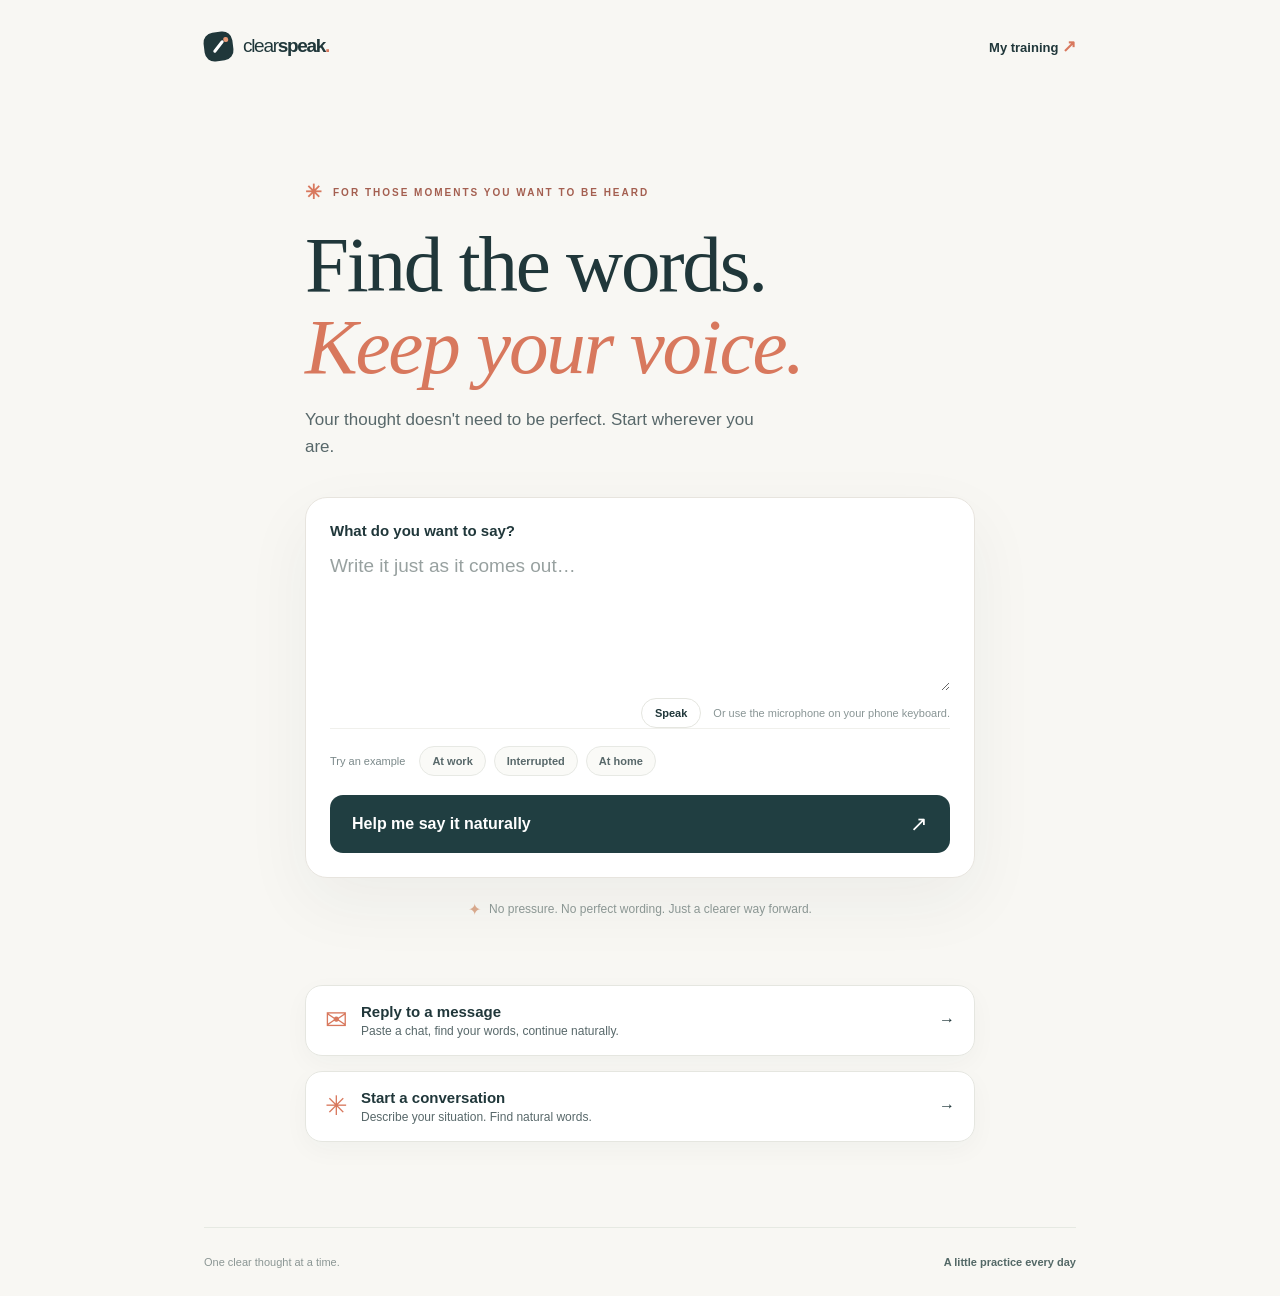
==== commit 81902bf7: "Expose messaging companion on ClearSpeak home" ====
--- a/index.html
+++ b/index.html
@@ -12,13 +12,15 @@
 <title>ClearSpeak — Your words, easier to say.</title>
 <link rel="stylesheet" href="light.css?v=5">
 <link rel="stylesheet" href="growth.css?v=1">
-<link rel="stylesheet" href="conversation.css?v=2">
+<link rel="stylesheet" href="conversation.css?v=3">
+<link rel="stylesheet" href="companion.css?v=1">
 <script src="voice.js?v=1" defer></script>
 <script src="coach-config.js?v=1" defer></script>
 <script src="coach.js?v=1" defer></script>
 <script src="light.js?v=5" defer></script>
 <script src="growth.js?v=1" defer></script>
-<script src="conversation.js?v=2" defer></script>
+<script src="conversation.js?v=3" defer></script>
+<script src="companion.js?v=1" defer></script>
 </head>
 <body>
 <div class="appShell">
--- a/companion.css
+++ b/companion.css
@@ -0,0 +1,30 @@
+.comp-home{margin-top:0;margin-bottom:15px}
+.comp-open main>.screen:not(#cscompScreen){display:none!important}.comp-open .footer,.comp-open .topright{display:none!important}
+.cscomp{max-width:690px;margin:0 auto;padding:20px 0 70px;color:var(--ink)}
+.cscomp h1{font-size:clamp(38px,6vw,58px);margin:22px 0 12px;line-height:1.16}
+.cscomp .comp-sub{font-size:15px;color:var(--ink2);line-height:1.6;margin-bottom:24px}
+.cscomp label{display:block;font-size:13px;font-weight:700;margin:0 0 8px}
+.cscomp textarea,.cscomp select,.cscomp input:not([type=checkbox]){font:inherit;color:var(--ink);width:100%;border:1px solid #d8e1dc;border-radius:12px;background:#fff;padding:12px 13px;font-size:15px;line-height:1.5;box-sizing:border-box}
+.cscomp textarea{resize:vertical;min-height:65px}.cscomp select{min-height:45px}
+.cscomp textarea:focus,.cscomp input:focus,.cscomp select:focus{outline:2px solid #91b7b0;outline-offset:2px}
+.comp-panel{background:#fff;border:1px solid var(--line);border-radius:18px;padding:20px;margin-bottom:19px}
+.comp-row{display:flex;gap:9px;align-items:center;margin-bottom:15px}.comp-row select,.comp-row input{flex:1;min-width:0}
+.comp-grid{display:grid;grid-template-columns:1fr 1fr;gap:14px;margin-bottom:13px}.comp-grid label input,.comp-grid label select{margin-top:9px}
+.cscomp #compIncoming{min-height:145px}
+.comp-light{padding:10px 13px;background:white;border:1px solid var(--line);border-radius:12px;color:var(--ink);font-size:13px;font-weight:650;white-space:nowrap}
+.comp-paste{display:flex;align-items:center;gap:12px;flex-wrap:wrap;margin:9px 0 18px}.comp-paste span{flex:1;min-width:170px;font-size:12px;color:var(--ink2)}
+.comp-draft{border-bottom:1px solid var(--line);margin-bottom:17px;padding-bottom:16px}.comp-draft summary{font-size:13px;font-weight:700;color:#365c55;cursor:pointer;margin-bottom:12px}
+.comp-check{display:flex!important;align-items:center;gap:10px;cursor:pointer}.comp-check input{width:17px;height:17px;accent-color:#315e5b}
+.comp-muted{color:var(--ink2);font-size:12px;line-height:1.55;font-weight:400}.comp-privacy{margin:5px 0 18px}
+.comp-full{width:100%}.comp-status{font-size:13px;color:#42615c;line-height:1.55;min-height:18px;margin:13px 0}
+.comp-result{border:1px solid #dbe4da;border-radius:18px;background:#f3f6f2;padding:20px;margin:24px 0}
+.comp-header{display:flex;align-items:center;justify-content:space-between;gap:10px;margin-bottom:15px}.comp-header span:last-child{font-size:11px;color:var(--ink2)}
+.cscomp #compReply{min-height:107px;font:19px/1.55 Georgia,serif}
+.comp-note,.comp-warning{font-size:13px;line-height:1.5;color:var(--ink2);margin:12px 0}.comp-warning{color:#8d6657}
+.comp-actions{display:flex;align-items:center;gap:9px;margin:18px 0}.comp-actions .primary-btn{flex:1}
+.comp-refine{padding-top:18px;margin-top:20px;border-top:1px solid #dce3db}.comp-chips{display:flex;flex-wrap:wrap;gap:7px;margin:10px 0 15px}
+.comp-chips button{border-radius:22px;background:white;border:1px solid #d7dfd6;color:#365c55;font-size:12px;padding:8px 12px}
+.comp-history{margin-top:28px}.comp-historyhead{display:flex;align-items:center;justify-content:space-between;gap:9px}.comp-history h2{font:normal 24px Georgia,serif;margin:0 0 12px}.comp-historyhead button{background:none;border:0;color:#9b4c41;font-size:12px;text-decoration:underline}
+.comp-historyitem{border:1px solid var(--line);background:#fff;border-radius:12px;padding:12px 15px;margin:9px 0}.comp-historyitem p{font-size:13px;line-height:1.55;overflow-wrap:anywhere;margin:5px 0}.comp-historyitem strong{color:#42615c}
+.comp-footer{margin:24px 0}
+@media(max-width:530px){.cscomp{padding-top:14px}.cscomp h1{font-size:41px}.comp-panel{padding:16px}.comp-grid{grid-template-columns:1fr;gap:4px}.comp-actions{flex-wrap:wrap}.comp-actions .primary-btn{min-width:145px}.comp-home{margin-bottom:13px}}
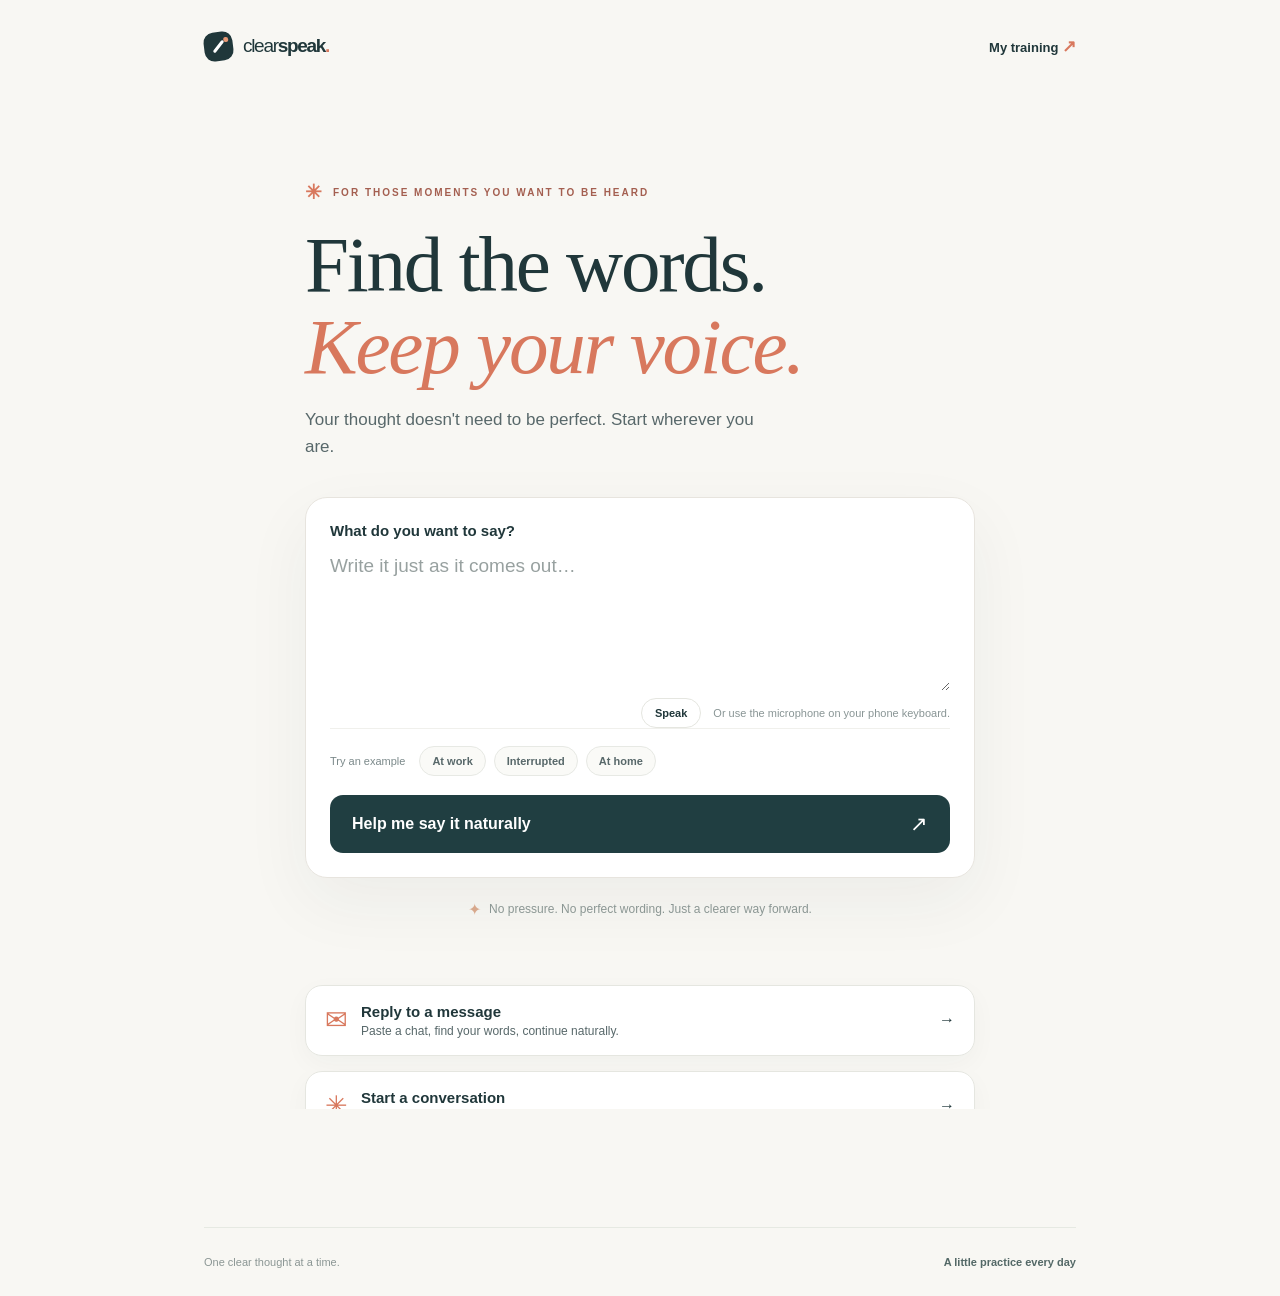
==== commit a28c5e6b: "Refresh Chat Companion asset to clear stale example placeholder" ====
--- a/index.html
+++ b/index.html
@@ -20,7 +20,7 @@
 <script src="light.js?v=5" defer></script>
 <script src="growth.js?v=1" defer></script>
 <script src="conversation.js?v=3" defer></script>
-<script src="companion.js?v=1" defer></script>
+<script src="companion.js?v=2" defer></script>
 </head>
 <body>
 <div class="appShell">
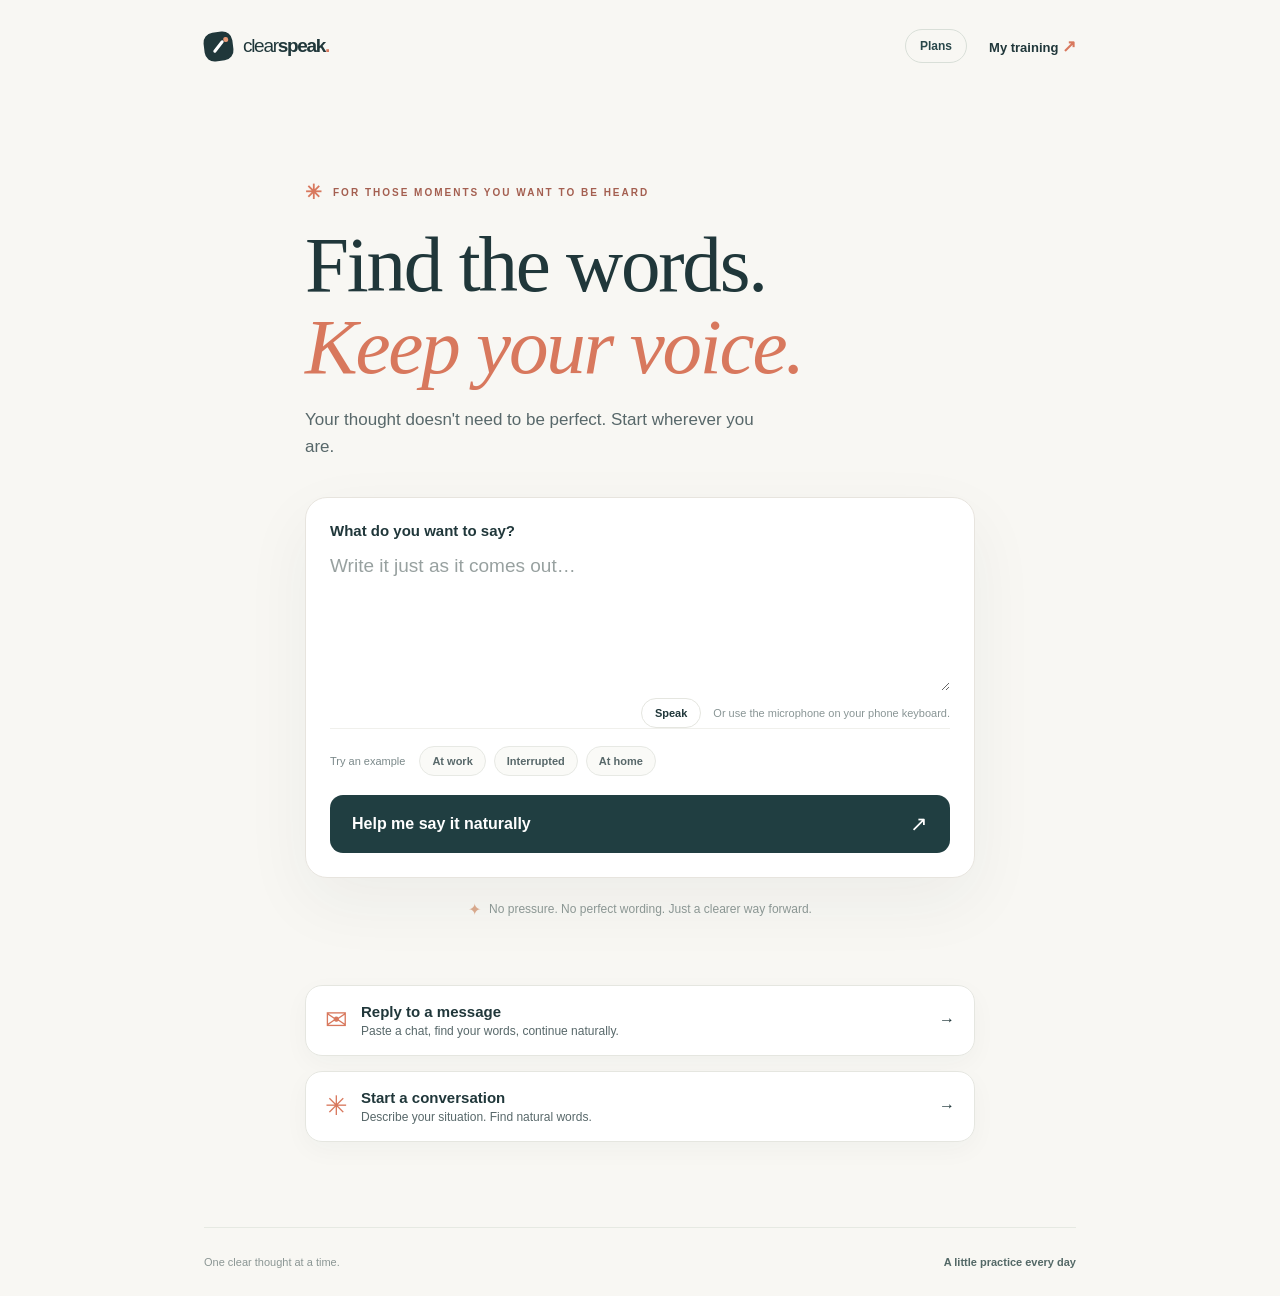
==== commit e5dd9a11: "Integrate ClearSpeak plan preview and count completed AI replies" ====
--- a/index.html
+++ b/index.html
@@ -14,6 +14,7 @@
 <link rel="stylesheet" href="growth.css?v=1">
 <link rel="stylesheet" href="conversation.css?v=3">
 <link rel="stylesheet" href="companion.css?v=1">
+<link rel="stylesheet" href="plans.css?v=1">
 <script src="voice.js?v=1" defer></script>
 <script src="coach-config.js?v=1" defer></script>
 <script src="coach.js?v=1" defer></script>
@@ -21,6 +22,7 @@
 <script src="growth.js?v=1" defer></script>
 <script src="conversation.js?v=3" defer></script>
 <script src="companion.js?v=2" defer></script>
+<script src="plans.js?v=1" defer></script>
 </head>
 <body>
 <div class="appShell">
--- a/plans.css
+++ b/plans.css
@@ -0,0 +1,40 @@
+/* ClearSpeak subscription plans preview — neutral, responsive and accessible. */
+.csplan-open{overflow:hidden}
+.csplan-nav{appearance:none;background:transparent;border:1px solid #d9dfd8;border-radius:999px;color:#29474a;font-size:12px;font-weight:700;padding:9px 14px;white-space:nowrap}
+.csplan-nav:hover,.csplan-nav:focus-visible{border-color:#c77e64;background:#fff}
+.csplan-dialog{position:fixed;inset:0;border:0;border-radius:24px;background:#f8f7f3;color:#20373a;padding:0;width:min(930px,calc(100% - 24px));max-height:min(92dvh,880px);overflow:auto;box-shadow:0 28px 90px #182b2a40}
+.csplan-dialog::backdrop{background:rgba(19,37,38,.65)}
+.csplan-wrap{padding:clamp(18px,4vw,39px)}
+.csplan-header{display:flex;align-items:flex-start;justify-content:space-between;gap:20px}
+.csplan-eyebrow{font-size:10px;letter-spacing:1.6px;font-weight:800;color:#a25e4b}
+.csplan-title{font:normal clamp(30px,5vw,47px)/1.1 Georgia,serif;letter-spacing:-1px;margin:9px 0 8px}
+.csplan-lead{color:#647470;line-height:1.5;font-size:14px;margin:0}
+.csplan-close{border:1px solid #dfe4dd;background:white;color:#29474a;border-radius:999px;width:40px;height:40px;flex-shrink:0;font-size:22px;line-height:1}
+.csplan-notice{border:1px solid #efdcca;background:#fff8ef;border-radius:12px;padding:12px 15px;color:#73513e;font-size:13px;line-height:1.55;margin:23px 0 19px}
+.csplan-grid{display:grid;grid-template-columns:repeat(3,minmax(0,1fr));gap:13px}
+.csplan-card{border:1px solid #e1e5df;border-radius:19px;background:#fff;padding:22px 18px 19px;display:flex;flex-direction:column;min-width:0;gap:6px}
+.csplan-card[data-selected="true"]{border:2px solid #315c5b;padding:21px 17px 18px;box-shadow:0 12px 25px #315c5b12}
+.csplan-card h3{font-size:15px;margin:0;color:#29474a}
+.csplan-price{font:normal 36px/1.2 Georgia,serif;letter-spacing:-1px;margin:5px 0 1px}
+.csplan-price span{font:normal 12px/1.3 -apple-system,BlinkMacSystemFont,"Segoe UI",sans-serif;color:#778481;letter-spacing:0}
+.csplan-allotment{font-size:20px;font-weight:780;margin:8px 0 1px}
+.csplan-note{font-size:12px;color:#647470;line-height:1.45;margin:0 0 11px;min-height:40px}
+.csplan-pick{border:1px solid #315c5b;background:#315c5b;color:white;border-radius:11px;min-height:41px;font-size:13px;font-weight:750;margin-top:auto;padding:8px}
+.csplan-pick:hover{background:#214244}
+.csplan-card[data-selected="true"] .csplan-pick{background:#eff5f3;color:#294c4a}
+.csplan-use{background:white;border:1px solid #e1e5df;border-radius:16px;padding:19px 21px;margin-top:17px}
+.csplan-use-head{display:flex;justify-content:space-between;align-items:center;gap:13px}
+.csplan-use h3{font-size:15px;margin:0}
+.csplan-use strong{font-size:15px;white-space:nowrap}
+.csplan-meter{height:8px;background:#edf0eb;border-radius:20px;overflow:hidden;margin:14px 0 9px}
+.csplan-meter-fill{height:100%;background:#d5876b;border-radius:20px;transition:width .2s}
+.csplan-use p,.csplan-small{font-size:12px;color:#687774;line-height:1.6;margin:4px 0}
+.csplan-guidance{border-top:1px solid #e3e7e0;margin-top:18px;padding-top:16px}
+.csplan-guidance h3{font-size:14px;margin:0 0 7px}
+.csplan-guidance p{font-size:12px;color:#60716c;line-height:1.65;margin:0 0 9px}
+.csplan-guidance ul{margin:9px 0;padding-left:20px;font-size:12px;color:#60716c;line-height:1.75}
+.csplan-cta{display:flex;align-items:center;justify-content:space-between;flex-wrap:wrap;gap:12px;margin-top:18px}
+.csplan-cta button{border:0;background:#29494b;color:white;border-radius:11px;min-height:43px;padding:10px 18px;font-weight:700}
+.csplan-status{font-size:12px;color:#7a675b;margin:0;line-height:1.5}
+@media(max-width:680px){.csplan-grid{grid-template-columns:1fr;gap:9px}.csplan-card{padding:14px 17px;gap:3px}.csplan-card[data-selected="true"]{padding:13px 16px}.csplan-note{min-height:0;margin-bottom:8px}.csplan-price{font-size:28px}.csplan-allotment{margin:2px 0}.csplan-dialog{max-height:95dvh;border-radius:18px}.csplan-wrap{padding:18px}.csplan-title{font-size:36px}.csplan-notice{margin:15px 0}.csplan-use{padding:15px}.csplan-nav{font-size:11px;padding:8px 10px}}
+@media(prefers-reduced-motion:reduce){.csplan-meter-fill{transition:none}}
